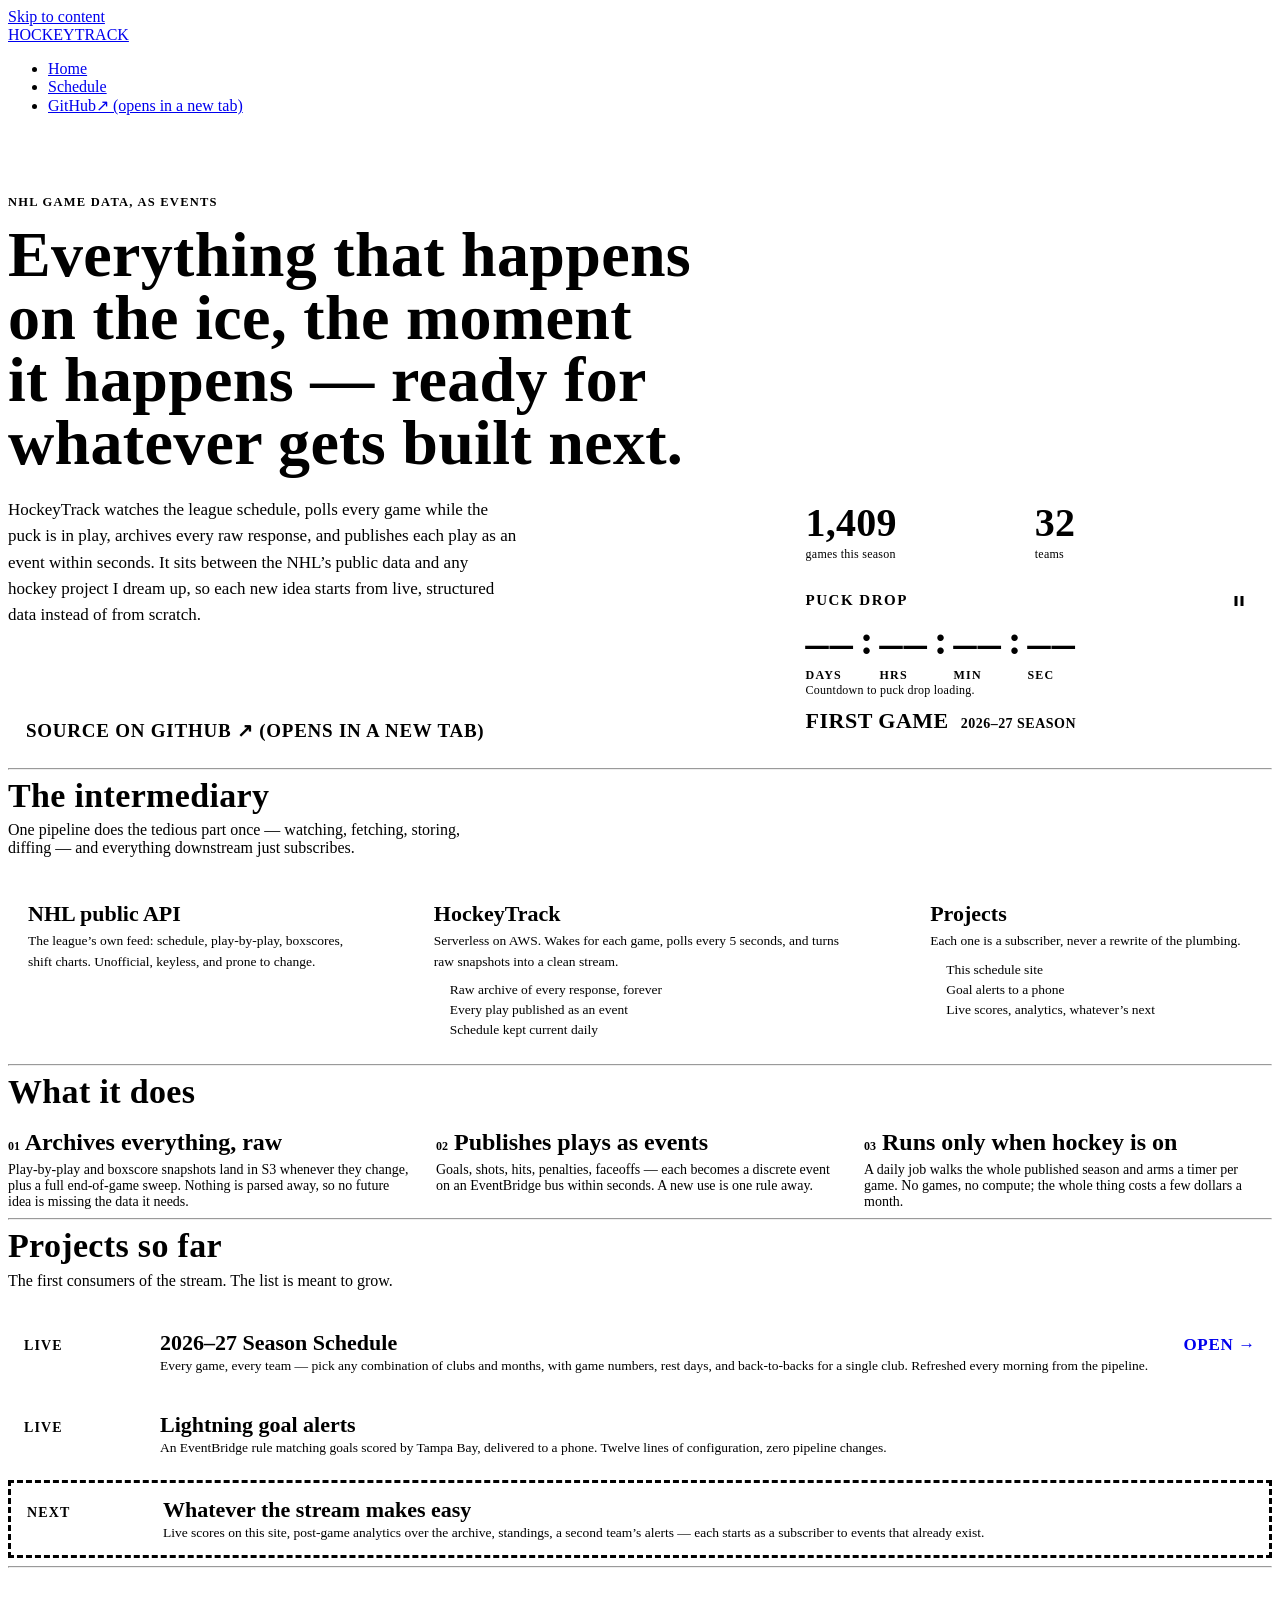
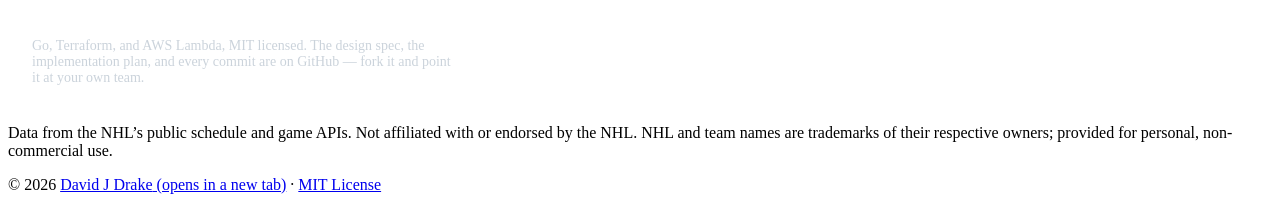
==== site/index.html @ ea8cac87 "site: left-align countdown unit labels to their digits Co-Authored-By: Claude Fable 5.1 <noreply@ant" ====
<!doctype html>
<html lang="en">
<head>
<meta charset="utf-8">
<meta name="viewport" content="width=device-width, initial-scale=1">
<meta name="description" content="HockeyTrack captures NHL game data as it happens and publishes it as events — the intermediary between the league's public data and any hockey project built on top.">
<meta property="og:type" content="website">
<meta property="og:site_name" content="HockeyTrack">
<meta property="og:title" content="HockeyTrack">
<meta property="og:description" content="Everything that happens on the ice, the moment it happens — NHL game data captured as events, ready for whatever gets built next.">
<meta property="og:url" content="https://hockeytrack.davidjdrake.com/">
<meta property="og:image" content="https://hockeytrack.davidjdrake.com/assets/og/home.png">
<meta property="og:image:width" content="1200">
<meta property="og:image:height" content="630">
<meta property="og:image:alt" content="HockeyTrack — NHL game data, as events">
<meta name="twitter:card" content="summary_large_image">
<meta name="twitter:title" content="HockeyTrack">
<meta name="twitter:description" content="Everything that happens on the ice, the moment it happens — NHL game data captured as events, ready for whatever gets built next.">
<meta name="twitter:image" content="https://hockeytrack.davidjdrake.com/assets/og/home.png">
<link rel="canonical" href="https://hockeytrack.davidjdrake.com/">
<link rel="icon" href="data:image/svg+xml,%3Csvg xmlns='http://www.w3.org/2000/svg' viewBox='0 0 100 100'%3E%3Ctext y='.9em' font-size='90'%3E%F0%9F%8F%92%3C/text%3E%3C/svg%3E">
<link rel="preload" href="/assets/fonts/plex-sans.woff2" as="font" type="font/woff2" crossorigin>
<link rel="preload" href="/assets/fonts/barlow-condensed-700.woff2" as="font" type="font/woff2" crossorigin>
<link rel="stylesheet" href="/assets/site.css">
<title>HockeyTrack</title>
<style>
  .hero { padding: 64px 0 8px; display: grid; grid-template-columns: minmax(0, 1.5fr) minmax(260px, 1fr); gap: 32px 48px; align-items: end; }
  .eyebrow { font-family: var(--body); font-weight: 600; font-size: 12.5px; letter-spacing: 0.1em; text-transform: uppercase; color: var(--blue); margin: 0 0 14px; }
  h1 { font-family: var(--display); font-weight: 700; font-size: clamp(40px, 6vw, 64px); line-height: 0.98; margin: 0; letter-spacing: 0.005em; text-wrap: balance; }
  .lede { font-size: 17px; line-height: 1.55; color: var(--muted); max-width: 60ch; margin: 22px 0 0; }
  .cta { display: flex; flex-wrap: wrap; gap: 12px; margin-top: 26px; }
  .btn { display: inline-block; font-family: var(--display); font-weight: 600; font-size: 19px; letter-spacing: 0.04em; text-transform: uppercase; text-decoration: none; padding: 10px 18px; border: 2px solid var(--blue); color: var(--blue); }
  .btn:hover { background: var(--blue); color: #fff; }
  .btn.primary { background: var(--blue); color: #fff; }
  .btn.primary:hover { background: var(--red); border-color: var(--red); color: #fff; }

  /* Scoreboard-style tile: the live numbers of the season */
  .board { border: 2px solid var(--ink); padding: 18px 20px; display: grid; grid-template-columns: repeat(2, 1fr); gap: 12px; }
  .board div { font-family: var(--mono); font-size: 12px; color: var(--muted); letter-spacing: 0.02em; }
  .board b { display: block; font-family: var(--display); font-weight: 700; font-size: 40px; line-height: 1; color: var(--ink); margin-bottom: 4px; font-variant-numeric: tabular-nums; }
  .board .red b { color: var(--red); }

  /* The clock: a scoreboard-style countdown to the next puck drop */
  .clock { grid-column: 1 / -1; border-top: 1px solid var(--rule); padding-top: 12px; margin-top: 2px; }
  .clock-head { display: flex; justify-content: space-between; align-items: center; margin-bottom: 6px; }
  .clock .tag { font-family: var(--display); font-weight: 700; font-size: 15px; letter-spacing: 0.1em; text-transform: uppercase; color: var(--red); }
  .clock .hold { display: inline-flex; align-items: center; justify-content: center; width: 26px; height: 26px; padding: 0; background: none; border: 1px solid var(--rule); color: var(--muted); cursor: pointer; }
  .clock .hold svg { fill: currentColor; }
  .clock .hold .i-play, .clock .hold[aria-pressed="true"] .i-pause { display: none; }
  .clock .hold[aria-pressed="true"] .i-play { display: block; }
  .clock .hold:hover { color: var(--blue); border-color: var(--blue); }
  .clock .units { display: flex; align-items: flex-start; gap: 6px; }
  .clock .units span { text-align: left; min-width: 3.4ch; font-family: var(--display); font-weight: 600; font-size: 12px; letter-spacing: 0.1em; text-transform: uppercase; color: var(--muted); }
  .clock .units b { font-size: 46px; min-width: 2ch; margin-bottom: 2px; text-align: left; }
  .clock .units i { font-family: var(--display); font-style: normal; font-weight: 600; font-size: 40px; line-height: 1; color: var(--rule); margin-top: 1px; }
  .clock .match { display: flex; align-items: baseline; flex-wrap: wrap; gap: 2px 12px; margin: 10px 0 0; font-family: var(--display); letter-spacing: 0.04em; text-transform: uppercase; }
  .clock .match strong { font-weight: 700; font-size: 22px; color: var(--ink); }
  .clock .match span { font-weight: 600; font-size: 14px; color: var(--muted); white-space: nowrap; }

  h2 { font-family: var(--display); font-weight: 700; font-size: 34px; line-height: 1.05; margin: 0 0 8px; letter-spacing: 0.01em; }
  .sub { color: var(--muted); max-width: 62ch; margin: 0 0 26px; }

  /* The intermediary: three stations with the puck moving left to right */
  .flow { display: grid; grid-template-columns: 1fr 44px 1.25fr 44px 1fr; align-items: stretch; gap: 0; }
  .station { border: 1px solid var(--rule); padding: 18px 20px; background: var(--ice); }
  .station.core { border: 2px solid var(--blue); background: var(--blue-soft); }
  .station h3 { font-family: var(--display); font-weight: 700; font-size: 22px; margin: 0 0 4px; }
  .station p { margin: 0; font-size: 13.5px; color: var(--muted); line-height: 1.5; }
  .station ul { margin: 10px 0 0; padding-left: 0; list-style: none; display: grid; gap: 4px; font-size: 13.5px; }
  .station li::before { content: ""; display: inline-block; width: 8px; height: 8px; border-radius: 50%; background: var(--crease); margin-right: 8px; vertical-align: 1px; }
  .station.core li::before { background: var(--blue); }
  .puck { display: flex; align-items: center; justify-content: center; color: var(--red); font-size: 22px; }
  .puck::before { content: ""; width: 100%; height: 2px; background: var(--red); }
  .puck::after { content: ""; width: 0; height: 0; border: 7px solid transparent; border-left: 10px solid var(--red); margin-left: -2px; }

  .three { display: grid; grid-template-columns: repeat(3, 1fr); gap: 20px; }
  .three h3 { font-family: var(--display); font-weight: 700; font-size: 24px; margin: 0 0 6px; padding-top: 12px; border-top: 3px solid var(--blue); }
  .three p { margin: 0; font-size: 14px; color: var(--muted); }
  .three .num { font-family: var(--mono); font-size: 12px; color: var(--red); }

  .projects { display: grid; gap: 10px; }
  .project { display: grid; grid-template-columns: 120px 1fr auto; gap: 16px; align-items: baseline; padding: 14px 16px; border: 1px solid var(--rule); }
  .project .status { font-family: var(--display); font-weight: 700; font-size: 14px; letter-spacing: 0.08em; text-transform: uppercase; }
  .project .status.live { color: var(--blue); }
  .project .status.next { color: var(--muted); }
  .project h3 { font-family: var(--display); font-size: 22px; font-weight: 600; margin: 0 0 2px; }
  .project p { margin: 0; font-size: 13.5px; color: var(--muted); }
  .project a.go { font-family: var(--display); font-weight: 600; font-size: 17px; letter-spacing: 0.04em; text-transform: uppercase; text-decoration: none; white-space: nowrap; }
  .project.idea { background: var(--panel); border-style: dashed; }

  .open { display: grid; grid-template-columns: 1fr auto; gap: 24px; align-items: center; padding: 22px 24px; background: var(--ink); color: #fff; }
  .open h2 { color: #fff; margin: 0 0 4px; }
  .open p { margin: 0; color: #CBD3DB; font-size: 14px; max-width: 60ch; }
  .open .btn { border-color: var(--crease); color: var(--crease); }
  .open .btn:hover { background: var(--crease); color: var(--ink); }

  @media (max-width: 820px) {
    .hero { grid-template-columns: 1fr; padding-top: 40px; }
    .flow { grid-template-columns: 1fr; }
    .puck { height: 40px; transform: rotate(90deg); }
    .three { grid-template-columns: 1fr; }
    .project { grid-template-columns: 1fr; gap: 6px; }
    .open { grid-template-columns: 1fr; }
  }
</style>
</head>
<body>
<a class="skip" href="#main">Skip to content</a>
<nav class="nav" aria-label="Site">
  <div class="wrap">
    <a class="wordmark" href="/">HOCKEYTRACK</a>
    <ul>
      <li><a href="/" aria-current="page">Home</a></li>
      <li><a href="/schedule/">Schedule</a></li>
      <li><a href="https://github.com/DavidJDrake/hockeytrack" target="_blank" rel="noopener">GitHub<span class="ext" aria-hidden="true">&#8599;</span><span class="sr-only"> (opens in a new tab)</span></a></li>
    </ul>
  </div>
</nav>

<main class="wrap" id="main">
  <section class="hero">
    <div>
      <p class="eyebrow">NHL game data, as events</p>
      <h1>Everything that happens on the ice, the moment it happens &mdash; ready for whatever gets built next.</h1>
      <p class="lede">HockeyTrack watches the league schedule, polls every game while the puck is in play, archives every raw response, and publishes each play as an event within seconds. It sits between the NHL&rsquo;s public data and any hockey project I dream up, so each new idea starts from live, structured data instead of from scratch.</p>
      <div class="cta">
        <a class="btn primary" href="/schedule/">View the 2026&ndash;27 schedule</a>
        <a class="btn" href="https://github.com/DavidJDrake/hockeytrack" target="_blank" rel="noopener">Source on GitHub &#8599;<span class="sr-only"> (opens in a new tab)</span></a>
      </div>
    </div>
    <div class="board" role="group" aria-label="Season at a glance">
      <div><b id="b-games">1,409</b>games this season</div>
      <div><b id="b-teams">32</b>teams</div>
      <div class="red clock" role="timer" aria-label="Countdown to puck drop">
        <div class="clock-head">
          <span class="tag">Puck drop</span>
          <button type="button" class="hold" id="c-hold" aria-pressed="false" aria-label="Pause countdown" hidden>
            <svg class="i-pause" width="12" height="12" viewBox="0 0 12 12" aria-hidden="true" focusable="false"><rect x="1.5" y="1" width="3" height="10"/><rect x="7.5" y="1" width="3" height="10"/></svg>
            <svg class="i-play" width="12" height="12" viewBox="0 0 12 12" aria-hidden="true" focusable="false"><path d="M2.5 1l8 5-8 5z"/></svg>
          </button>
        </div>
        <div class="units" aria-hidden="true">
          <span><b id="c-d">&ndash;&ndash;</b>days</span><i>:</i>
          <span><b id="c-h">&ndash;&ndash;</b>hrs</span><i>:</i>
          <span><b id="c-m">&ndash;&ndash;</b>min</span><i>:</i>
          <span><b id="c-s">&ndash;&ndash;</b>sec</span>
        </div>
        <span class="sr-only" id="c-text">Countdown to puck drop loading.</span>
        <p class="match">
          <strong id="c-match">First game</strong>
          <span id="c-when">2026&ndash;27 season</span>
        </p>
      </div>
    </div>
  </section>

  <hr class="rink">

  <section>
    <h2>The intermediary</h2>
    <p class="sub">One pipeline does the tedious part once &mdash; watching, fetching, storing, diffing &mdash; and everything downstream just subscribes.</p>
    <div class="flow">
      <div class="station">
        <h3>NHL public API</h3>
        <p>The league&rsquo;s own feed: schedule, play-by-play, boxscores, shift charts. Unofficial, keyless, and prone to change.</p>
      </div>
      <div class="puck" aria-hidden="true"></div>
      <div class="station core">
        <h3>HockeyTrack</h3>
        <p>Serverless on AWS. Wakes for each game, polls every 5 seconds, and turns raw snapshots into a clean stream.</p>
        <ul>
          <li>Raw archive of every response, forever</li>
          <li>Every play published as an event</li>
          <li>Schedule kept current daily</li>
        </ul>
      </div>
      <div class="puck" aria-hidden="true"></div>
      <div class="station">
        <h3>Projects</h3>
        <p>Each one is a subscriber, never a rewrite of the plumbing.</p>
        <ul>
          <li>This schedule site</li>
          <li>Goal alerts to a phone</li>
          <li>Live scores, analytics, whatever&rsquo;s next</li>
        </ul>
      </div>
    </div>
  </section>

  <hr class="rink">

  <section>
    <h2>What it does</h2>
    <div class="three">
      <div>
        <h3><span class="num">01</span> Archives everything, raw</h3>
        <p>Play-by-play and boxscore snapshots land in S3 whenever they change, plus a full end-of-game sweep. Nothing is parsed away, so no future idea is missing the data it needs.</p>
      </div>
      <div>
        <h3><span class="num">02</span> Publishes plays as events</h3>
        <p>Goals, shots, hits, penalties, faceoffs &mdash; each becomes a discrete event on an EventBridge bus within seconds. A new use is one rule away.</p>
      </div>
      <div>
        <h3><span class="num">03</span> Runs only when hockey is on</h3>
        <p>A daily job walks the whole published season and arms a timer per game. No games, no compute; the whole thing costs a few dollars a month.</p>
      </div>
    </div>
  </section>

  <hr class="rink">

  <section>
    <h2>Projects so far</h2>
    <p class="sub">The first consumers of the stream. The list is meant to grow.</p>
    <div class="projects">
      <div class="project">
        <span class="status live">Live</span>
        <div><h3>2026&ndash;27 Season Schedule</h3><p>Every game, every team &mdash; pick any combination of clubs and months, with game numbers, rest days, and back-to-backs for a single club. Refreshed every morning from the pipeline.</p></div>
        <a class="go" href="/schedule/">Open &rarr;</a>
      </div>
      <div class="project">
        <span class="status live">Live</span>
        <div><h3>Lightning goal alerts</h3><p>An EventBridge rule matching goals scored by Tampa Bay, delivered to a phone. Twelve lines of configuration, zero pipeline changes.</p></div>
        <span></span>
      </div>
      <div class="project idea">
        <span class="status next">Next</span>
        <div><h3>Whatever the stream makes easy</h3><p>Live scores on this site, post-game analytics over the archive, standings, a second team&rsquo;s alerts &mdash; each starts as a subscriber to events that already exist.</p></div>
        <span></span>
      </div>
    </div>
  </section>

  <hr class="rink">

  <section class="open">
    <div>
      <h2>Built in the open</h2>
      <p>Go, Terraform, and AWS Lambda, MIT licensed. The design spec, the implementation plan, and every commit are on GitHub &mdash; fork it and point it at your own team.</p>
    </div>
    <a class="btn" href="https://github.com/DavidJDrake/hockeytrack" target="_blank" rel="noopener">github.com/DavidJDrake/hockeytrack &#8599;<span class="sr-only"> (opens in a new tab)</span></a>
  </section>
</main>

<footer class="site-foot">
  <div class="wrap">
    <p>Data from the NHL&rsquo;s public schedule and game APIs. Not affiliated with or endorsed by the NHL. NHL and team names are trademarks of their respective owners; provided for personal, non-commercial use.</p>
    <p>&copy; 2026 <a href="https://www.davidjdrake.com" target="_blank" rel="noopener">David J Drake<span class="sr-only"> (opens in a new tab)</span></a> &middot; <a href="https://github.com/DavidJDrake/hockeytrack/blob/main/LICENSE">MIT License</a></p>
  </div>
</footer>

<script src="/assets/home.js" defer></script>
</body>
</html>
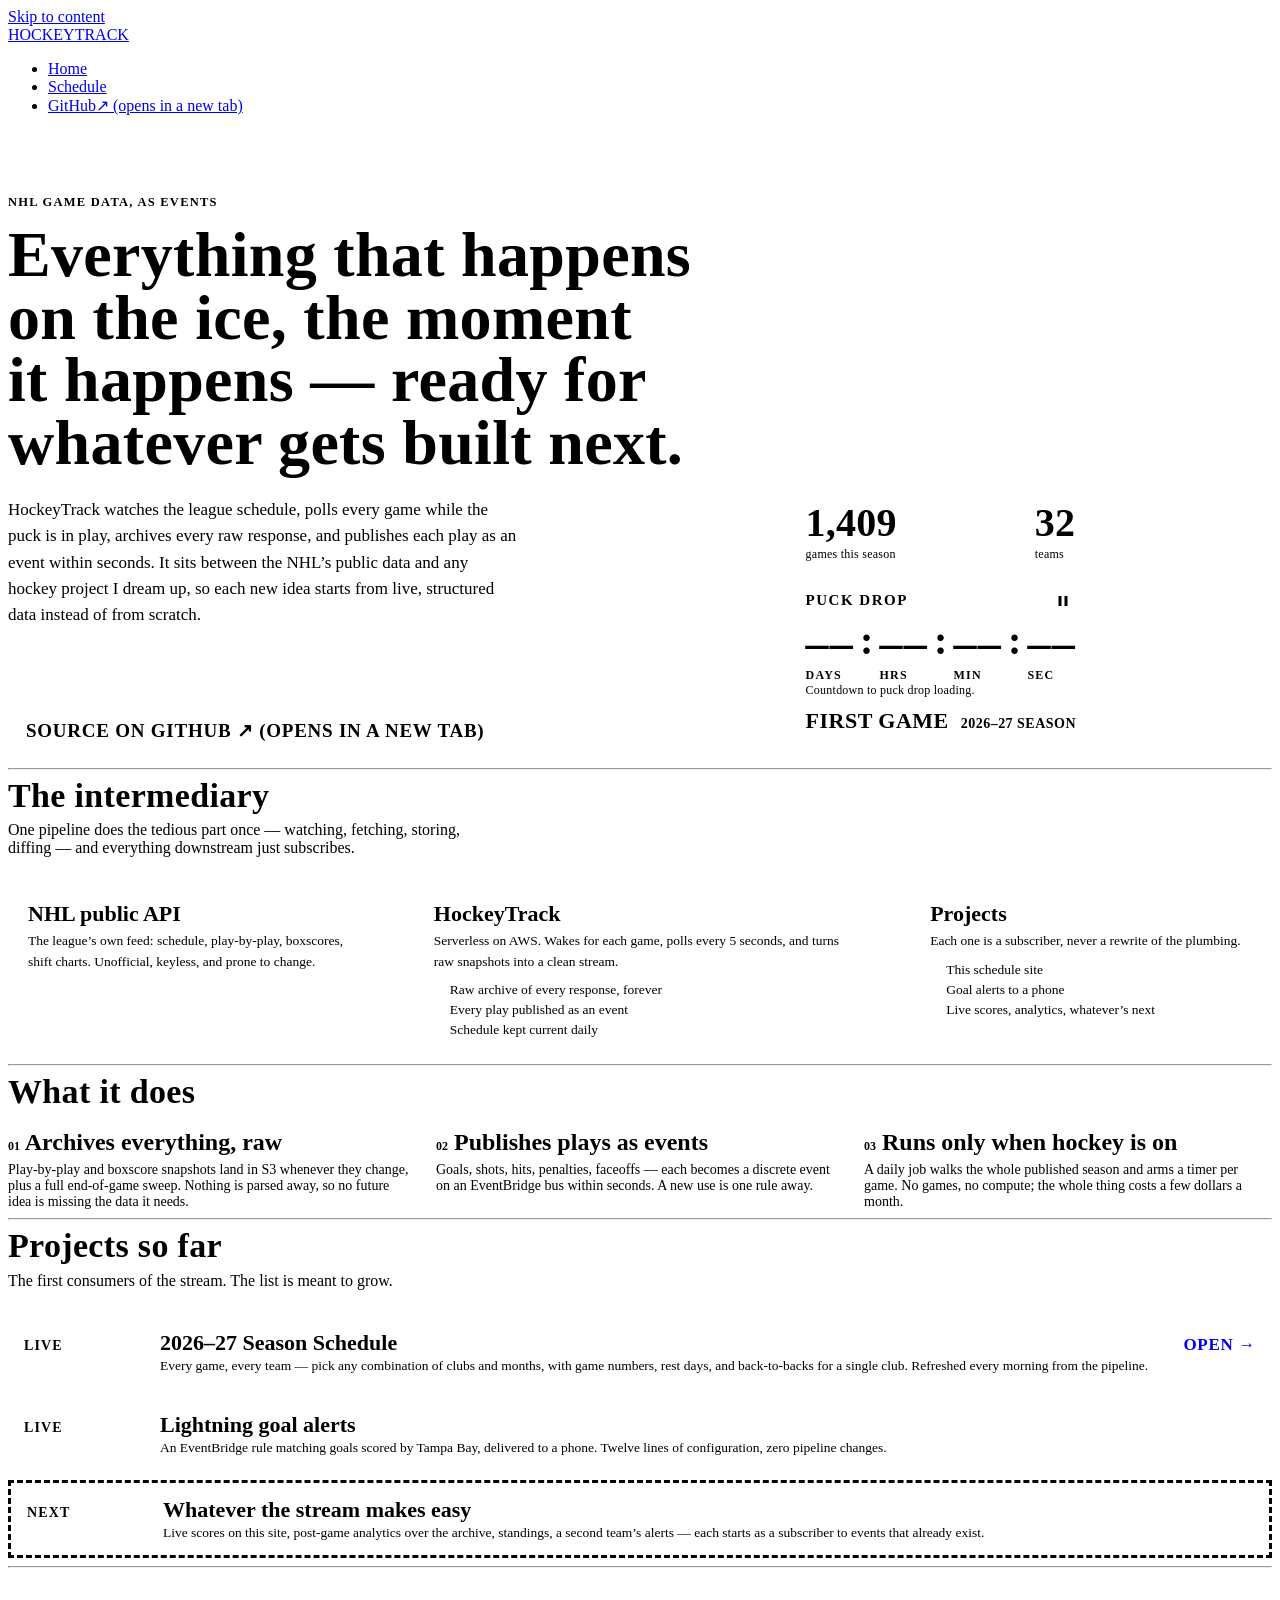
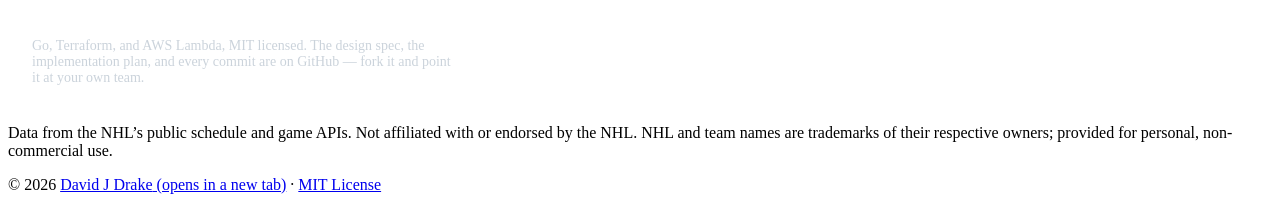
==== commit afc7bb46: "site: align the pause control's right edge with the seconds digits Co-Authored-By: Claude Fable 5.1 " ====
--- a/site/index.html
+++ b/site/index.html
@@ -42,6 +42,8 @@
 
   /* The clock: a scoreboard-style countdown to the next puck drop */
   .clock { grid-column: 1 / -1; border-top: 1px solid var(--rule); padding-top: 12px; margin-top: 2px; }
+  /* Header and digits share one width, so the pause control's right edge sits over the seconds */
+  .clock-top { display: grid; width: fit-content; }
   .clock-head { display: flex; justify-content: space-between; align-items: center; margin-bottom: 6px; }
   .clock .tag { font-family: var(--display); font-weight: 700; font-size: 15px; letter-spacing: 0.1em; text-transform: uppercase; color: var(--red); }
   .clock .hold { display: inline-flex; align-items: center; justify-content: center; width: 26px; height: 26px; padding: 0; background: none; border: 1px solid var(--rule); color: var(--muted); cursor: pointer; }
@@ -132,18 +134,20 @@
       <div><b id="b-games">1,409</b>games this season</div>
       <div><b id="b-teams">32</b>teams</div>
       <div class="red clock" role="timer" aria-label="Countdown to puck drop">
-        <div class="clock-head">
-          <span class="tag">Puck drop</span>
-          <button type="button" class="hold" id="c-hold" aria-pressed="false" aria-label="Pause countdown" hidden>
-            <svg class="i-pause" width="12" height="12" viewBox="0 0 12 12" aria-hidden="true" focusable="false"><rect x="1.5" y="1" width="3" height="10"/><rect x="7.5" y="1" width="3" height="10"/></svg>
-            <svg class="i-play" width="12" height="12" viewBox="0 0 12 12" aria-hidden="true" focusable="false"><path d="M2.5 1l8 5-8 5z"/></svg>
-          </button>
-        </div>
-        <div class="units" aria-hidden="true">
-          <span><b id="c-d">&ndash;&ndash;</b>days</span><i>:</i>
-          <span><b id="c-h">&ndash;&ndash;</b>hrs</span><i>:</i>
-          <span><b id="c-m">&ndash;&ndash;</b>min</span><i>:</i>
-          <span><b id="c-s">&ndash;&ndash;</b>sec</span>
+        <div class="clock-top">
+          <div class="clock-head">
+            <span class="tag">Puck drop</span>
+            <button type="button" class="hold" id="c-hold" aria-pressed="false" aria-label="Pause countdown" hidden>
+              <svg class="i-pause" width="12" height="12" viewBox="0 0 12 12" aria-hidden="true" focusable="false"><rect x="1.5" y="1" width="3" height="10"/><rect x="7.5" y="1" width="3" height="10"/></svg>
+              <svg class="i-play" width="12" height="12" viewBox="0 0 12 12" aria-hidden="true" focusable="false"><path d="M2.5 1l8 5-8 5z"/></svg>
+            </button>
+          </div>
+          <div class="units" aria-hidden="true">
+            <span><b id="c-d">&ndash;&ndash;</b>days</span><i>:</i>
+            <span><b id="c-h">&ndash;&ndash;</b>hrs</span><i>:</i>
+            <span><b id="c-m">&ndash;&ndash;</b>min</span><i>:</i>
+            <span><b id="c-s">&ndash;&ndash;</b>sec</span>
+          </div>
         </div>
         <span class="sr-only" id="c-text">Countdown to puck drop loading.</span>
         <p class="match">
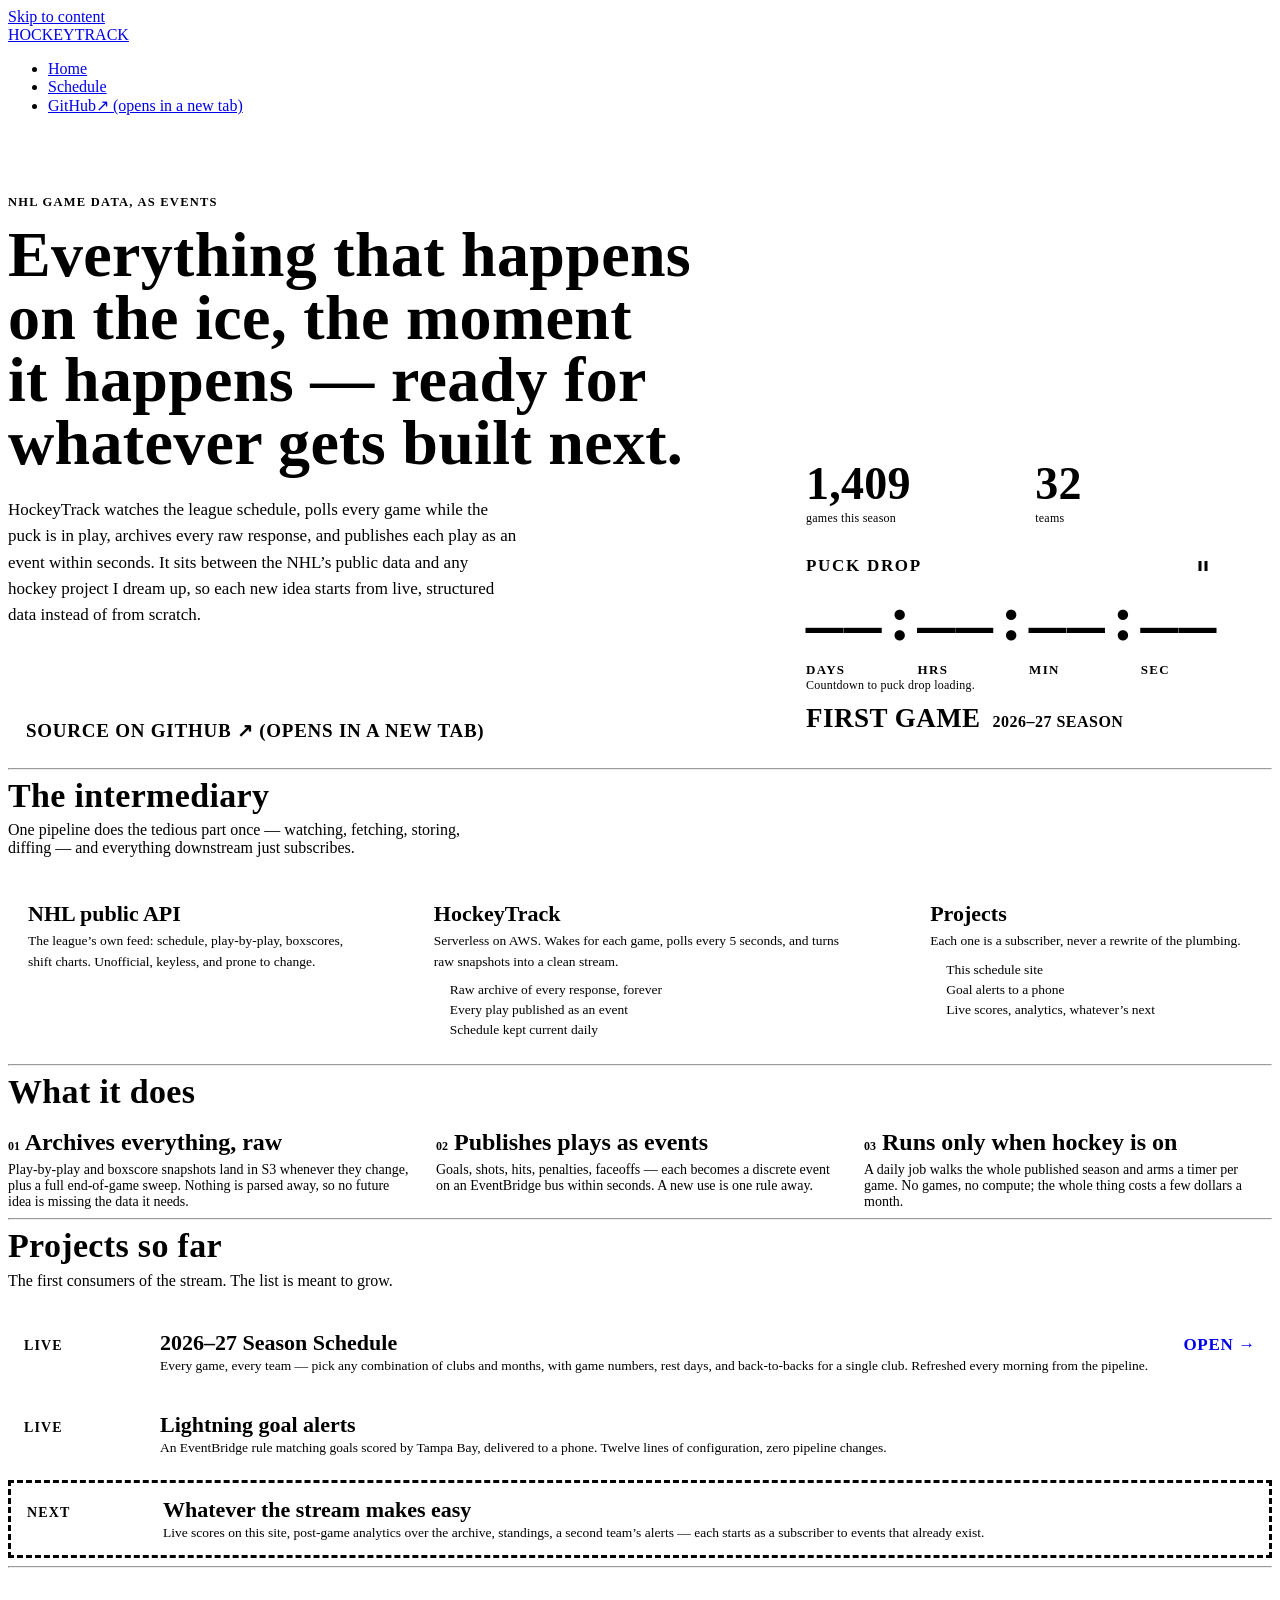
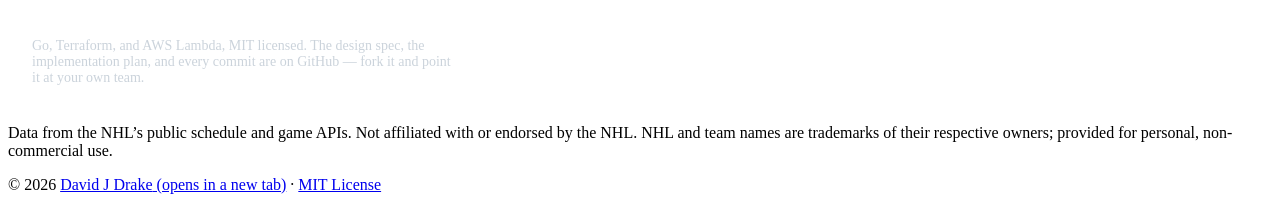
==== commit 577ccc34: "site: size the countdown to fill the tile The board is a size container; digits, colons and gaps sca" ====
--- a/site/index.html
+++ b/site/index.html
@@ -35,9 +35,9 @@
   .btn.primary:hover { background: var(--red); border-color: var(--red); color: #fff; }
 
   /* Scoreboard-style tile: the live numbers of the season */
-  .board { border: 2px solid var(--ink); padding: 18px 20px; display: grid; grid-template-columns: repeat(2, 1fr); gap: 12px; }
+  .board { border: 2px solid var(--ink); padding: 18px 20px; display: grid; grid-template-columns: repeat(2, 1fr); gap: 12px; container-type: inline-size; }
   .board div { font-family: var(--mono); font-size: 12px; color: var(--muted); letter-spacing: 0.02em; }
-  .board b { display: block; font-family: var(--display); font-weight: 700; font-size: 40px; line-height: 1; color: var(--ink); margin-bottom: 4px; font-variant-numeric: tabular-nums; }
+  .board b { display: block; font-family: var(--display); font-weight: 700; font-size: 46px; line-height: 1; color: var(--ink); margin-bottom: 4px; font-variant-numeric: tabular-nums; }
   .board .red b { color: var(--red); }
 
   /* The clock: a scoreboard-style countdown to the next puck drop */
@@ -45,19 +45,21 @@
   /* Header and digits share one width, so the pause control's right edge sits over the seconds */
   .clock-top { display: grid; width: fit-content; }
   .clock-head { display: flex; justify-content: space-between; align-items: center; margin-bottom: 6px; }
-  .clock .tag { font-family: var(--display); font-weight: 700; font-size: 15px; letter-spacing: 0.1em; text-transform: uppercase; color: var(--red); }
-  .clock .hold { display: inline-flex; align-items: center; justify-content: center; width: 26px; height: 26px; padding: 0; background: none; border: 1px solid var(--rule); color: var(--muted); cursor: pointer; }
+  .clock .tag { font-family: var(--display); font-weight: 700; font-size: 17px; letter-spacing: 0.1em; text-transform: uppercase; color: var(--red); }
+  .clock .hold { display: inline-flex; align-items: center; justify-content: center; width: 28px; height: 28px; padding: 0; background: none; border: 1px solid var(--rule); color: var(--muted); cursor: pointer; }
   .clock .hold svg { fill: currentColor; }
   .clock .hold .i-play, .clock .hold[aria-pressed="true"] .i-pause { display: none; }
   .clock .hold[aria-pressed="true"] .i-play { display: block; }
   .clock .hold:hover { color: var(--blue); border-color: var(--blue); }
-  .clock .units { display: flex; align-items: flex-start; gap: 6px; }
-  .clock .units span { text-align: left; min-width: 3.4ch; font-family: var(--display); font-weight: 600; font-size: 12px; letter-spacing: 0.1em; text-transform: uppercase; color: var(--muted); }
-  .clock .units b { font-size: 46px; min-width: 2ch; margin-bottom: 2px; text-align: left; }
-  .clock .units i { font-family: var(--display); font-style: normal; font-weight: 600; font-size: 40px; line-height: 1; color: var(--rule); margin-top: 1px; }
+  .clock .units { display: flex; align-items: flex-start; gap: 1.5cqi; }
+  .clock .units span { text-align: left; min-width: 3.4ch; font-family: var(--display); font-weight: 600; font-size: 13px; letter-spacing: 0.1em; text-transform: uppercase; color: var(--muted); }
+  .clock .units b { font-size: clamp(44px, 18.8cqi, 74px); min-width: 2ch; margin-bottom: 2px; text-align: left; }
+  .clock.long .units b { font-size: clamp(38px, 15.6cqi, 62px); }
+  .clock.long .units i { font-size: clamp(32px, 13cqi, 52px); }
+  .clock .units i { font-family: var(--display); font-style: normal; font-weight: 600; font-size: clamp(38px, 16cqi, 64px); line-height: 1; color: var(--rule); margin-top: 1px; }
   .clock .match { display: flex; align-items: baseline; flex-wrap: wrap; gap: 2px 12px; margin: 10px 0 0; font-family: var(--display); letter-spacing: 0.04em; text-transform: uppercase; }
-  .clock .match strong { font-weight: 700; font-size: 22px; color: var(--ink); }
-  .clock .match span { font-weight: 600; font-size: 14px; color: var(--muted); white-space: nowrap; }
+  .clock .match strong { font-weight: 700; font-size: 27px; color: var(--ink); }
+  .clock .match span { font-weight: 600; font-size: 16px; color: var(--muted); white-space: nowrap; }
 
   h2 { font-family: var(--display); font-weight: 700; font-size: 34px; line-height: 1.05; margin: 0 0 8px; letter-spacing: 0.01em; }
   .sub { color: var(--muted); max-width: 62ch; margin: 0 0 26px; }
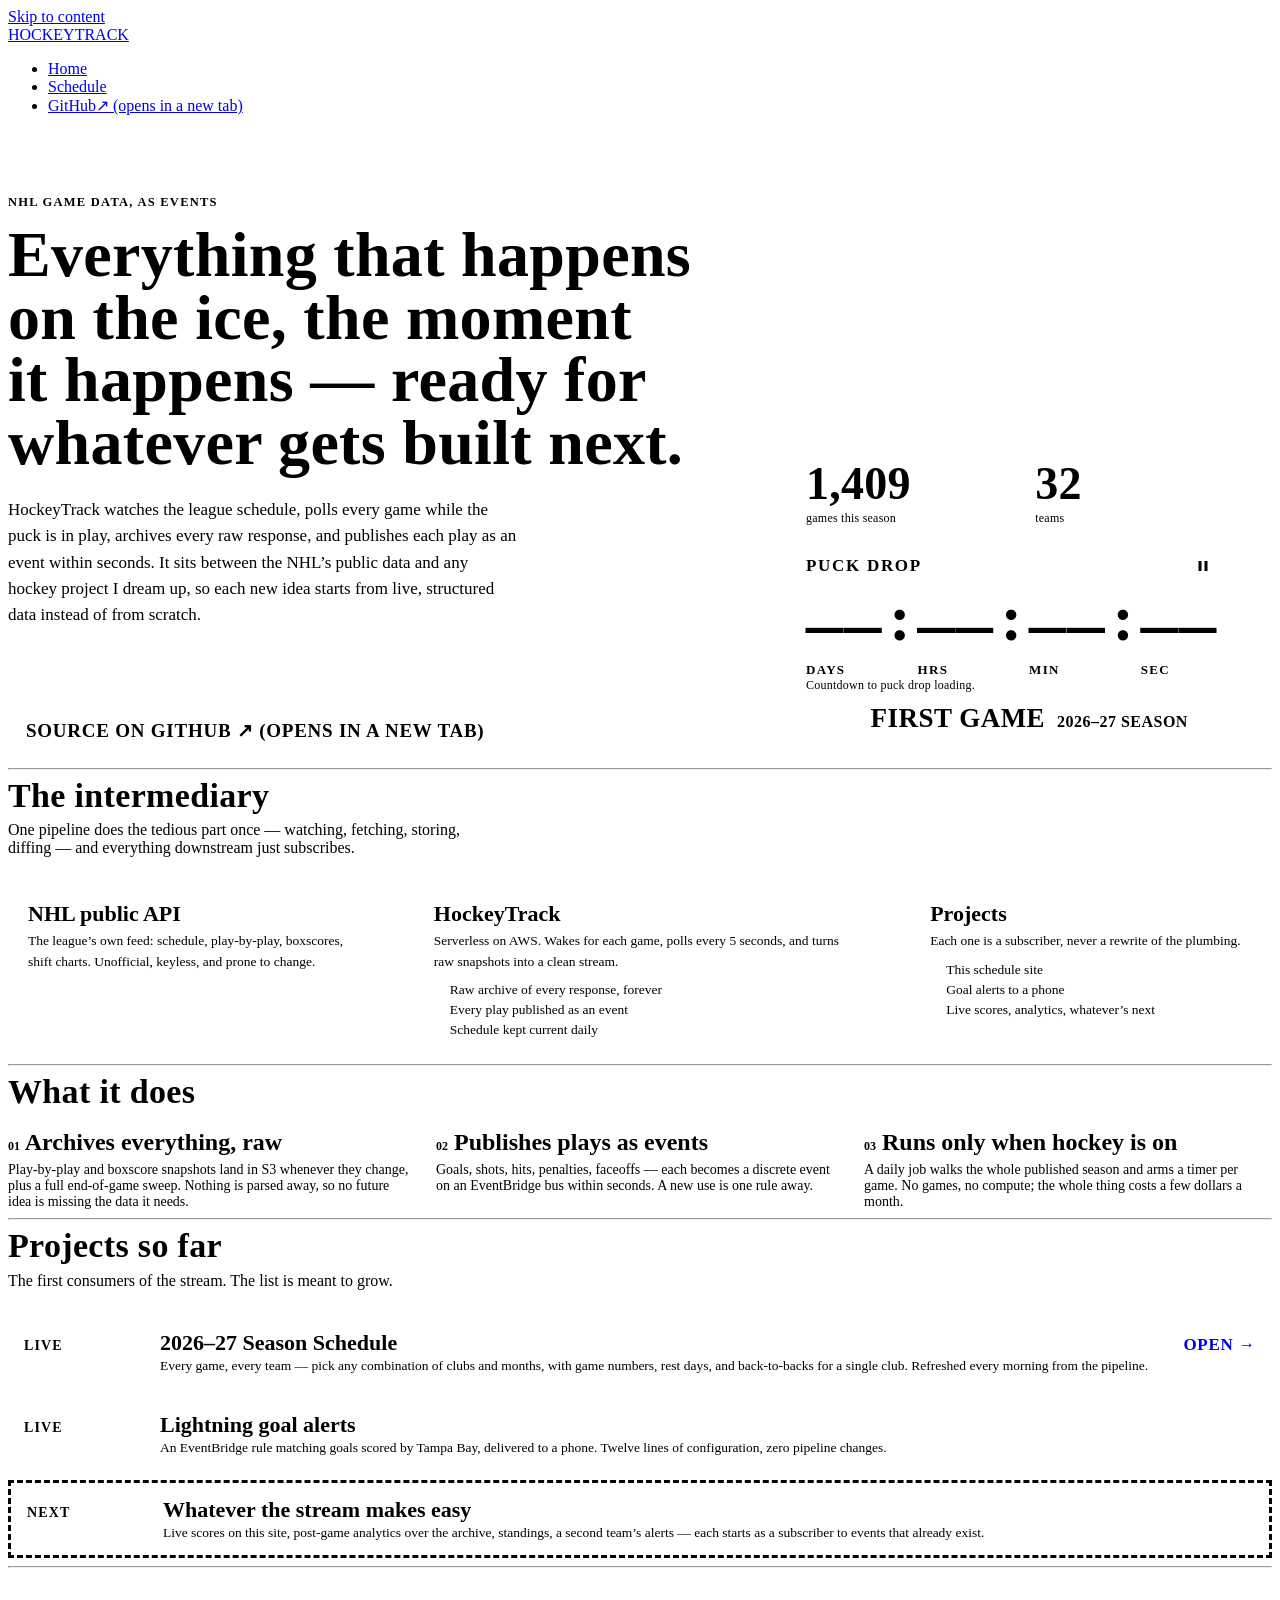
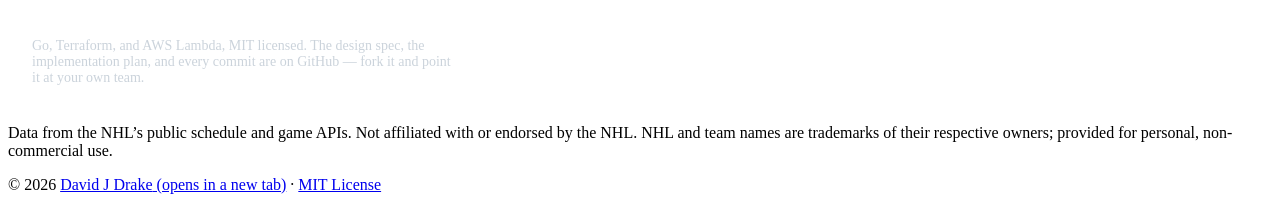
==== commit 5dcd44a8: "site: center the matchup row under the countdown Co-Authored-By: Claude Fable 5.1 <noreply@anthropic" ====
--- a/site/index.html
+++ b/site/index.html
@@ -57,7 +57,7 @@
   .clock.long .units b { font-size: clamp(38px, 15.6cqi, 62px); }
   .clock.long .units i { font-size: clamp(32px, 13cqi, 52px); }
   .clock .units i { font-family: var(--display); font-style: normal; font-weight: 600; font-size: clamp(38px, 16cqi, 64px); line-height: 1; color: var(--rule); margin-top: 1px; }
-  .clock .match { display: flex; align-items: baseline; flex-wrap: wrap; gap: 2px 12px; margin: 10px 0 0; font-family: var(--display); letter-spacing: 0.04em; text-transform: uppercase; }
+  .clock .match { display: flex; justify-content: center; align-items: baseline; flex-wrap: wrap; gap: 2px 12px; margin: 10px 0 0; text-align: center; font-family: var(--display); letter-spacing: 0.04em; text-transform: uppercase; }
   .clock .match strong { font-weight: 700; font-size: 27px; color: var(--ink); }
   .clock .match span { font-weight: 600; font-size: 16px; color: var(--muted); white-space: nowrap; }
 
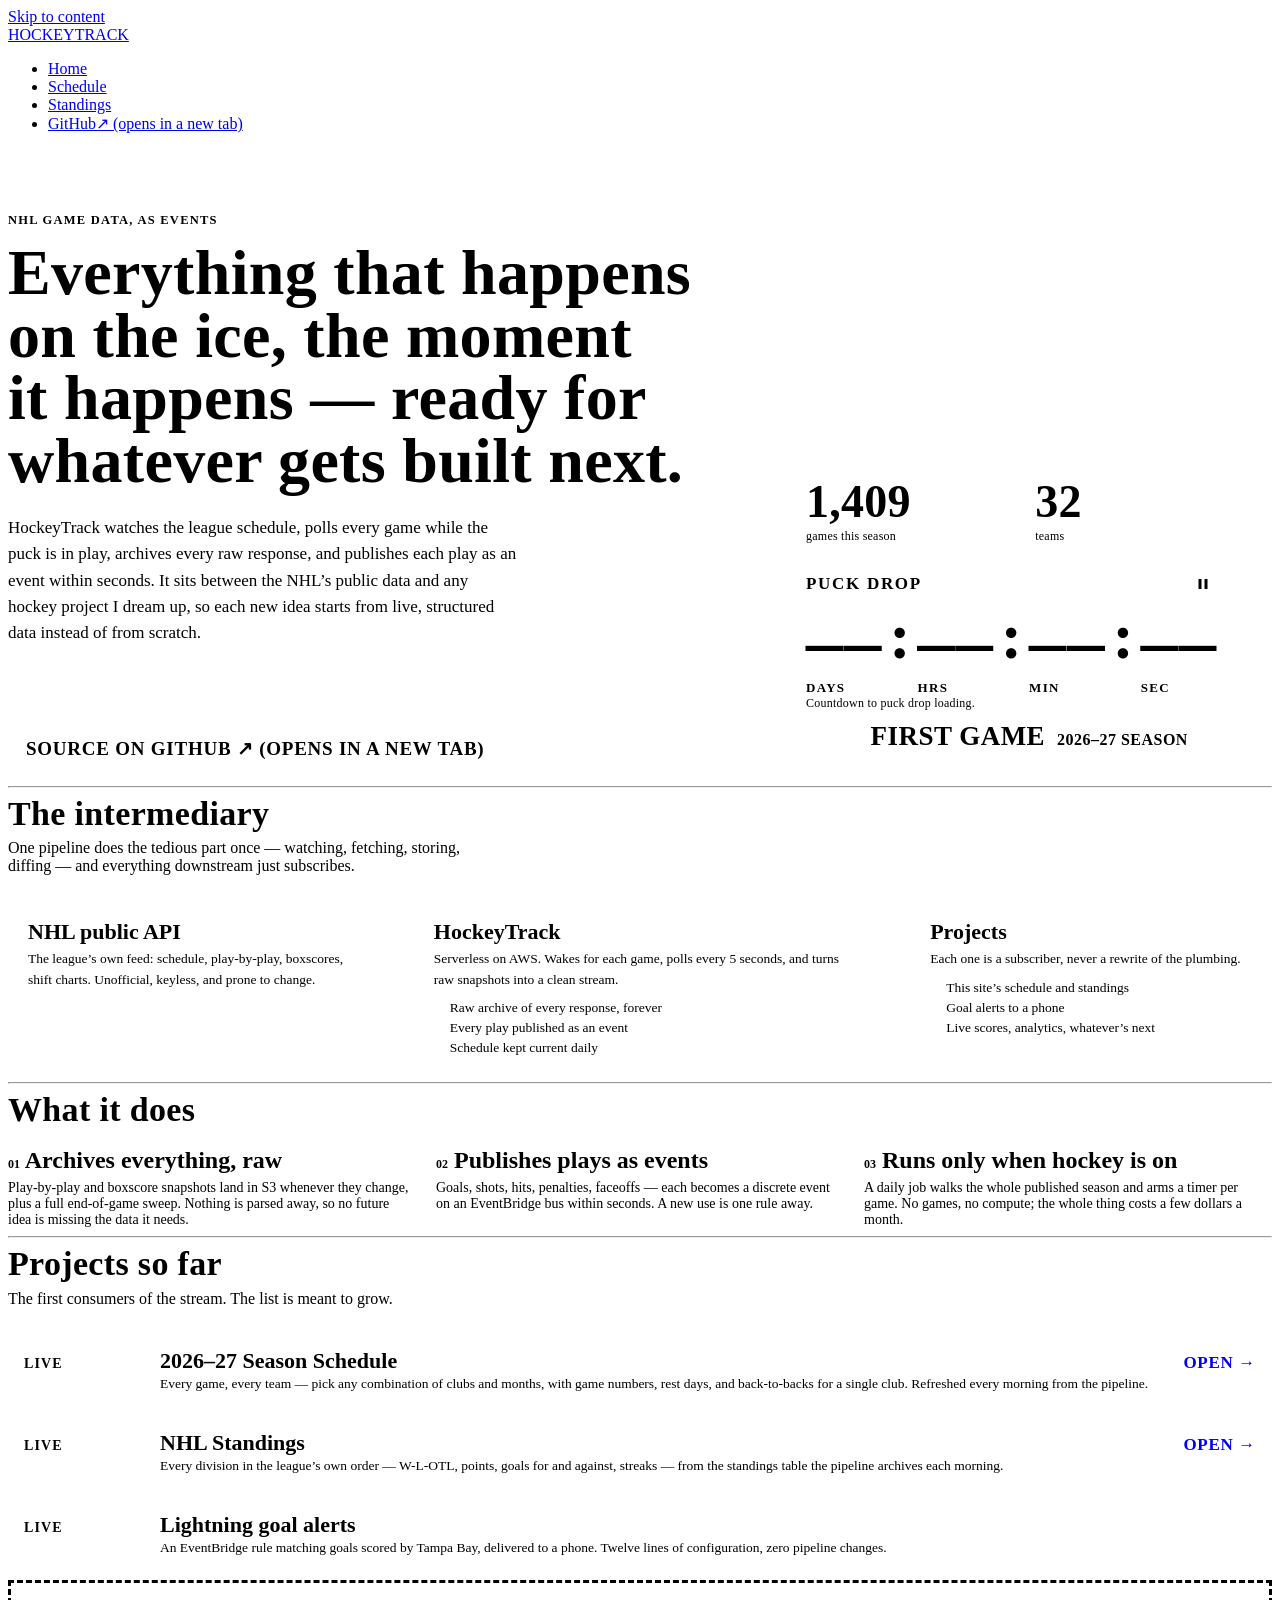
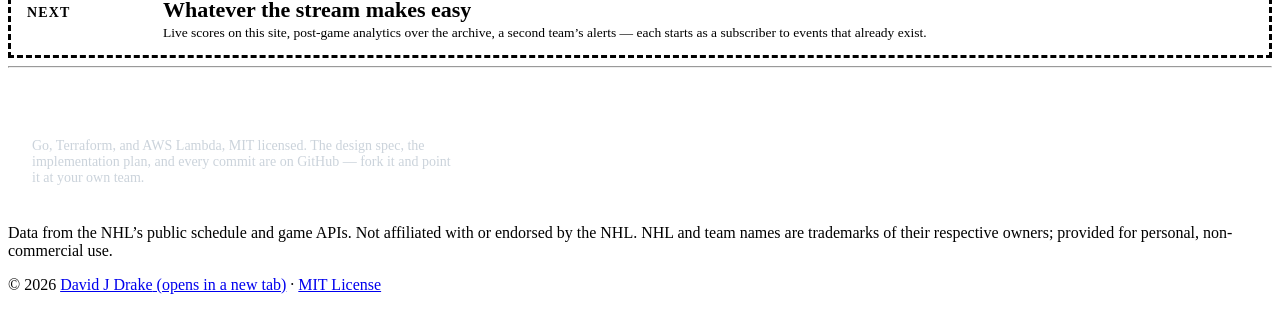
==== commit 95eab1ae: "site: standings page at /standings/ A third page rendering data/standings.json: four real tables (sc" ====
--- a/site/index.html
+++ b/site/index.html
@@ -35,7 +35,7 @@
   .btn.primary:hover { background: var(--red); border-color: var(--red); color: #fff; }
 
   /* Scoreboard-style tile: the live numbers of the season */
-  .board { border: 2px solid var(--ink); padding: 18px 20px; display: grid; grid-template-columns: repeat(2, 1fr); gap: 12px; container-type: inline-size; }
+  .board { border: 2px solid var(--ink); background: var(--ice); padding: 18px 20px; display: grid; grid-template-columns: repeat(2, 1fr); gap: 12px; container-type: inline-size; }
   .board div { font-family: var(--mono); font-size: 12px; color: var(--muted); letter-spacing: 0.02em; }
   .board b { display: block; font-family: var(--display); font-weight: 700; font-size: 46px; line-height: 1; color: var(--ink); margin-bottom: 4px; font-variant-numeric: tabular-nums; }
   .board .red b { color: var(--red); }
@@ -116,6 +116,7 @@
     <ul>
       <li><a href="/" aria-current="page">Home</a></li>
       <li><a href="/schedule/">Schedule</a></li>
+      <li><a href="/standings/">Standings</a></li>
       <li><a href="https://github.com/DavidJDrake/hockeytrack" target="_blank" rel="noopener">GitHub<span class="ext" aria-hidden="true">&#8599;</span><span class="sr-only"> (opens in a new tab)</span></a></li>
     </ul>
   </div>
@@ -185,7 +186,7 @@
         <h3>Projects</h3>
         <p>Each one is a subscriber, never a rewrite of the plumbing.</p>
         <ul>
-          <li>This schedule site</li>
+          <li>This site&rsquo;s schedule and standings</li>
           <li>Goal alerts to a phone</li>
           <li>Live scores, analytics, whatever&rsquo;s next</li>
         </ul>
@@ -226,12 +227,17 @@
       </div>
       <div class="project">
         <span class="status live">Live</span>
+        <div><h3>NHL Standings</h3><p>Every division in the league&rsquo;s own order &mdash; W-L-OTL, points, goals for and against, streaks &mdash; from the standings table the pipeline archives each morning.</p></div>
+        <a class="go" href="/standings/">Open &rarr;</a>
+      </div>
+      <div class="project">
+        <span class="status live">Live</span>
         <div><h3>Lightning goal alerts</h3><p>An EventBridge rule matching goals scored by Tampa Bay, delivered to a phone. Twelve lines of configuration, zero pipeline changes.</p></div>
         <span></span>
       </div>
       <div class="project idea">
         <span class="status next">Next</span>
-        <div><h3>Whatever the stream makes easy</h3><p>Live scores on this site, post-game analytics over the archive, standings, a second team&rsquo;s alerts &mdash; each starts as a subscriber to events that already exist.</p></div>
+        <div><h3>Whatever the stream makes easy</h3><p>Live scores on this site, post-game analytics over the archive, a second team&rsquo;s alerts &mdash; each starts as a subscriber to events that already exist.</p></div>
         <span></span>
       </div>
     </div>
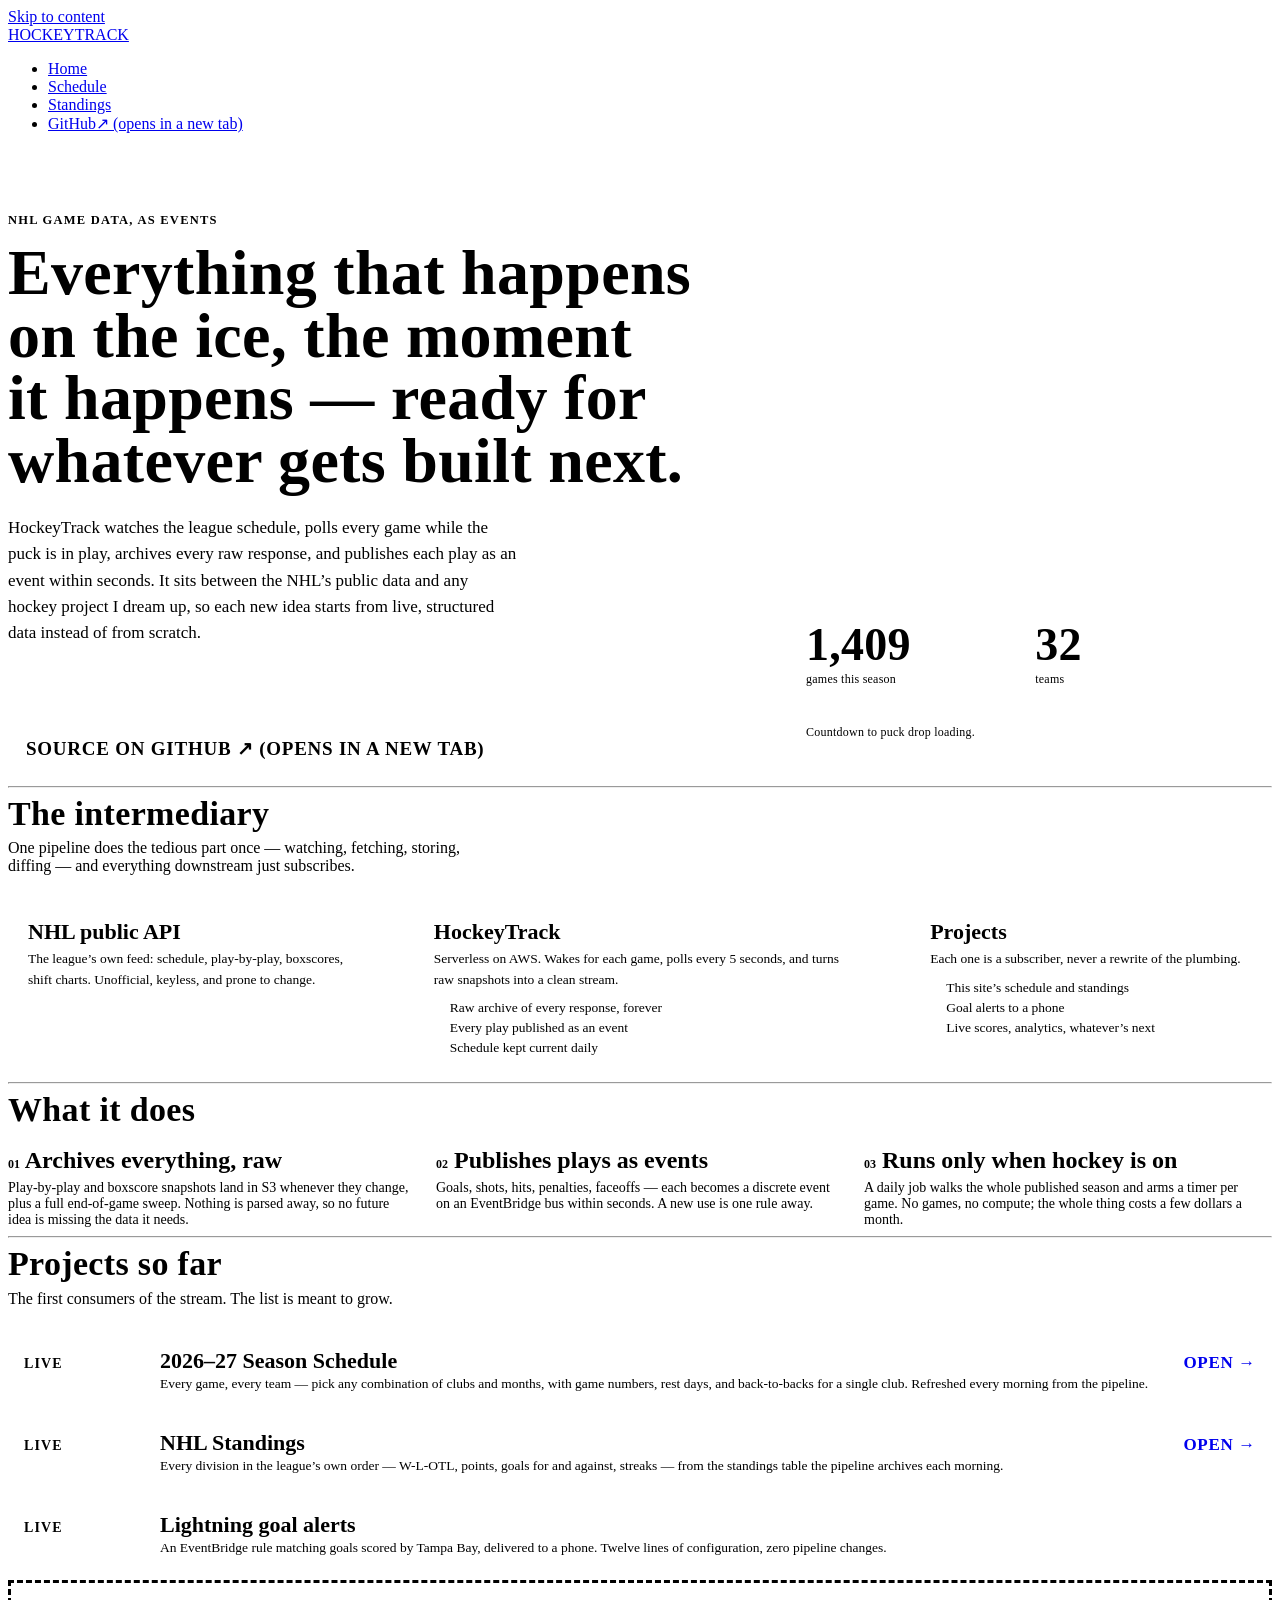
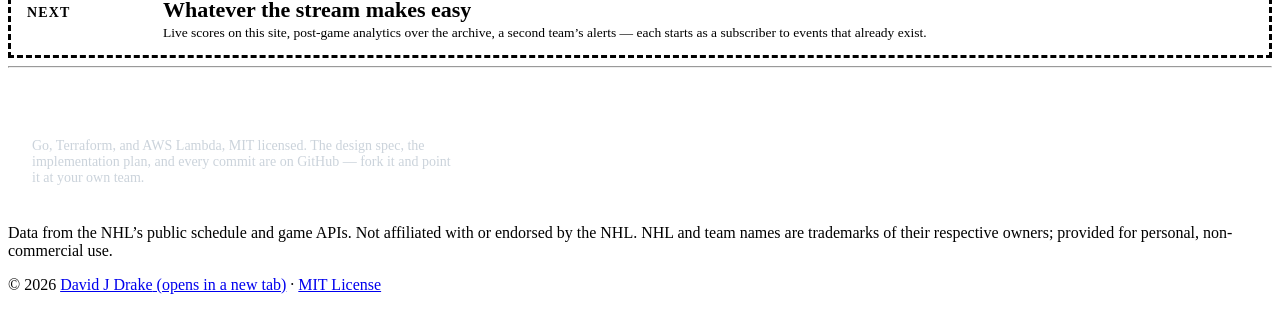
==== commit 8cd0e78d: "site: per-game countdown popups and an embeddable countdown Extract the home-page clock into a share" ====
--- a/site/index.html
+++ b/site/index.html
@@ -22,6 +22,7 @@
 <link rel="preload" href="/assets/fonts/plex-sans.woff2" as="font" type="font/woff2" crossorigin>
 <link rel="preload" href="/assets/fonts/barlow-condensed-700.woff2" as="font" type="font/woff2" crossorigin>
 <link rel="stylesheet" href="/assets/site.css">
+<link rel="stylesheet" href="/assets/countdown.css">
 <title>HockeyTrack</title>
 <style>
   .hero { padding: 64px 0 8px; display: grid; grid-template-columns: minmax(0, 1.5fr) minmax(260px, 1fr); gap: 32px 48px; align-items: end; }
@@ -40,26 +41,8 @@
   .board b { display: block; font-family: var(--display); font-weight: 700; font-size: 46px; line-height: 1; color: var(--ink); margin-bottom: 4px; font-variant-numeric: tabular-nums; }
   .board .red b { color: var(--red); }
 
-  /* The clock: a scoreboard-style countdown to the next puck drop */
+  /* The clock (shared component, /assets/countdown.css) sits under the two stats */
   .clock { grid-column: 1 / -1; border-top: 1px solid var(--rule); padding-top: 12px; margin-top: 2px; }
-  /* Header and digits share one width, so the pause control's right edge sits over the seconds */
-  .clock-top { display: grid; width: fit-content; }
-  .clock-head { display: flex; justify-content: space-between; align-items: center; margin-bottom: 6px; }
-  .clock .tag { font-family: var(--display); font-weight: 700; font-size: 17px; letter-spacing: 0.1em; text-transform: uppercase; color: var(--red); }
-  .clock .hold { display: inline-flex; align-items: center; justify-content: center; width: 28px; height: 28px; padding: 0; background: none; border: 1px solid var(--rule); color: var(--muted); cursor: pointer; }
-  .clock .hold svg { fill: currentColor; }
-  .clock .hold .i-play, .clock .hold[aria-pressed="true"] .i-pause { display: none; }
-  .clock .hold[aria-pressed="true"] .i-play { display: block; }
-  .clock .hold:hover { color: var(--blue); border-color: var(--blue); }
-  .clock .units { display: flex; align-items: flex-start; gap: 1.5cqi; }
-  .clock .units span { text-align: left; min-width: 3.4ch; font-family: var(--display); font-weight: 600; font-size: 13px; letter-spacing: 0.1em; text-transform: uppercase; color: var(--muted); }
-  .clock .units b { font-size: clamp(44px, 18.8cqi, 74px); min-width: 2ch; margin-bottom: 2px; text-align: left; }
-  .clock.long .units b { font-size: clamp(38px, 15.6cqi, 62px); }
-  .clock.long .units i { font-size: clamp(32px, 13cqi, 52px); }
-  .clock .units i { font-family: var(--display); font-style: normal; font-weight: 600; font-size: clamp(38px, 16cqi, 64px); line-height: 1; color: var(--rule); margin-top: 1px; }
-  .clock .match { display: flex; justify-content: center; align-items: baseline; flex-wrap: wrap; gap: 2px 12px; margin: 10px 0 0; text-align: center; font-family: var(--display); letter-spacing: 0.04em; text-transform: uppercase; }
-  .clock .match strong { font-weight: 700; font-size: 27px; color: var(--ink); }
-  .clock .match span { font-weight: 600; font-size: 16px; color: var(--muted); white-space: nowrap; }
 
   h2 { font-family: var(--display); font-weight: 700; font-size: 34px; line-height: 1.05; margin: 0 0 8px; letter-spacing: 0.01em; }
   .sub { color: var(--muted); max-width: 62ch; margin: 0 0 26px; }
@@ -92,10 +75,10 @@
   .project a.go { font-family: var(--display); font-weight: 600; font-size: 17px; letter-spacing: 0.04em; text-transform: uppercase; text-decoration: none; white-space: nowrap; }
   .project.idea { background: var(--panel); border-style: dashed; }
 
-  .open { display: grid; grid-template-columns: 1fr auto; gap: 24px; align-items: center; padding: 22px 24px; background: var(--ink); color: #fff; }
+  .open { display: grid; grid-template-columns: minmax(0, 1fr) auto; gap: 24px; align-items: center; padding: 22px 24px; background: var(--ink); color: #fff; }
   .open h2 { color: #fff; margin: 0 0 4px; }
   .open p { margin: 0; color: #CBD3DB; font-size: 14px; max-width: 60ch; }
-  .open .btn { border-color: var(--crease); color: var(--crease); }
+  .open .btn { border-color: var(--crease); color: var(--crease); overflow-wrap: anywhere; min-width: 0; }
   .open .btn:hover { background: var(--crease); color: var(--ink); }
 
   @media (max-width: 820px) {
@@ -104,7 +87,7 @@
     .puck { height: 40px; transform: rotate(90deg); }
     .three { grid-template-columns: 1fr; }
     .project { grid-template-columns: 1fr; gap: 6px; }
-    .open { grid-template-columns: 1fr; }
+    .open { grid-template-columns: minmax(0, 1fr); }
   }
 </style>
 </head>
@@ -136,27 +119,8 @@
     <div class="board" role="group" aria-label="Season at a glance">
       <div><b id="b-games">1,409</b>games this season</div>
       <div><b id="b-teams">32</b>teams</div>
-      <div class="red clock" role="timer" aria-label="Countdown to puck drop">
-        <div class="clock-top">
-          <div class="clock-head">
-            <span class="tag">Puck drop</span>
-            <button type="button" class="hold" id="c-hold" aria-pressed="false" aria-label="Pause countdown" hidden>
-              <svg class="i-pause" width="12" height="12" viewBox="0 0 12 12" aria-hidden="true" focusable="false"><rect x="1.5" y="1" width="3" height="10"/><rect x="7.5" y="1" width="3" height="10"/></svg>
-              <svg class="i-play" width="12" height="12" viewBox="0 0 12 12" aria-hidden="true" focusable="false"><path d="M2.5 1l8 5-8 5z"/></svg>
-            </button>
-          </div>
-          <div class="units" aria-hidden="true">
-            <span><b id="c-d">&ndash;&ndash;</b>days</span><i>:</i>
-            <span><b id="c-h">&ndash;&ndash;</b>hrs</span><i>:</i>
-            <span><b id="c-m">&ndash;&ndash;</b>min</span><i>:</i>
-            <span><b id="c-s">&ndash;&ndash;</b>sec</span>
-          </div>
-        </div>
-        <span class="sr-only" id="c-text">Countdown to puck drop loading.</span>
-        <p class="match">
-          <strong id="c-match">First game</strong>
-          <span id="c-when">2026&ndash;27 season</span>
-        </p>
+      <div class="clock" id="c-clock">
+        <p class="sr-only">Countdown to puck drop loading.</p>
       </div>
     </div>
   </section>
@@ -261,6 +225,7 @@
   </div>
 </footer>
 
+<script src="/assets/countdown.js" defer></script>
 <script src="/assets/home.js" defer></script>
 </body>
 </html>
